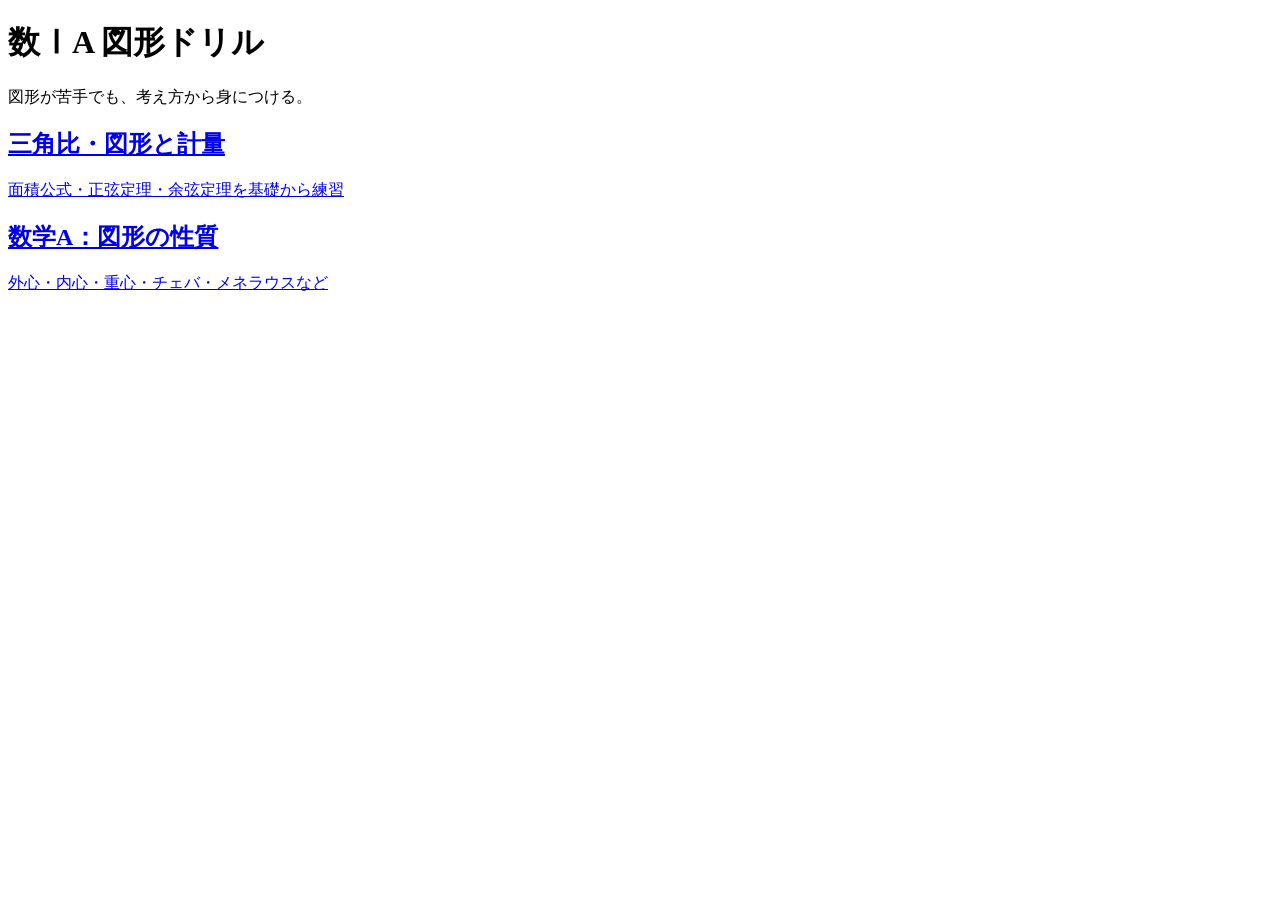
==== index.html @ 0897c8a5 "Add files via upload" ====
<!DOCTYPE html>
<html lang="ja">
<head>
  <meta charset="UTF-8">
  <meta name="viewport" content="width=device-width, initial-scale=1.0">
  <title>数ⅠA 図形ドリル</title>
  <link rel="stylesheet" href="./css/style.css">
</head>
<body>
  <main class="home">
    <header class="home-header">
      <h1>数ⅠA 図形ドリル</h1>
      <p>図形が苦手でも、考え方から身につける。</p>
    </header>

<section class="menu-grid">
  <a class="menu-card" href="./sankakuhi.html">
    <h2>三角比・図形と計量</h2>
    <p>面積公式・正弦定理・余弦定理を基礎から練習</p>
  </a>

  <a class="menu-card" href="./zukei-a.html">
    <h2>数学A：図形の性質</h2>
    <p>外心・内心・重心・チェバ・メネラウスなど</p>
  </a>
</section>
  </main>
</body>
</html>
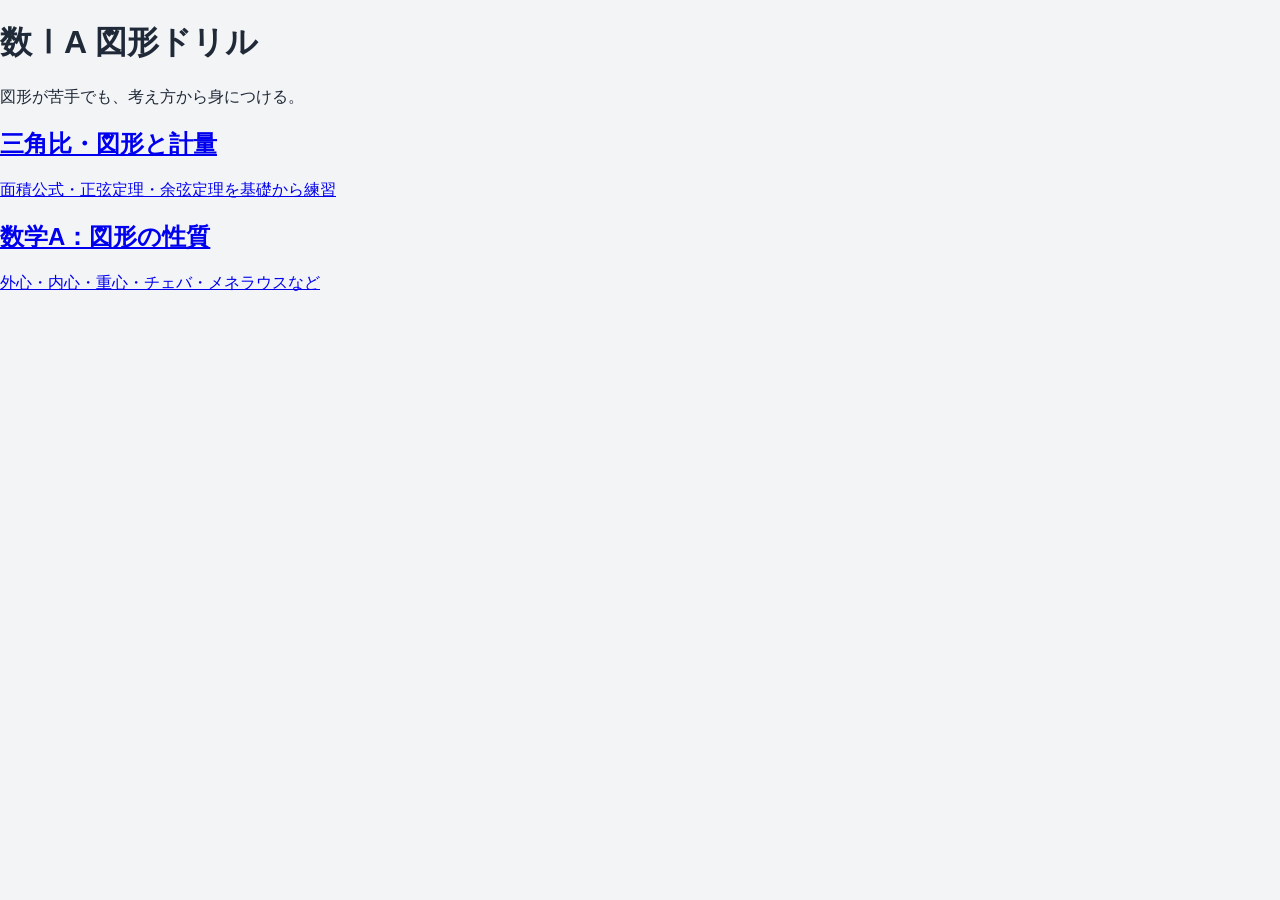
==== commit 55f10544: "Update index.html" ====
--- a/index.html
+++ b/index.html
@@ -6,7 +6,7 @@
   <title>数ⅠA 図形ドリル</title>
   <link rel="stylesheet" href="./css/style.css">
 </head>
-<body>
+<body class="theme-home">
   <main class="home">
     <header class="home-header">
       <h1>数ⅠA 図形ドリル</h1>
@@ -26,4 +26,4 @@
 </section>
   </main>
 </body>
-</html>+</html>
--- a/css/style.css
+++ b/css/style.css
@@ -0,0 +1,214 @@
+/* ==== 基本 ==== */
+body {
+  margin: 0;
+  font-family: -apple-system, BlinkMacSystemFont, "Segoe UI", sans-serif;
+  background: #f3f4f6;
+  color: #1f2937;
+}
+
+/* ==== メイン幅 ==== */
+.app-shell {
+  max-width: 640px;
+  margin: 0 auto;
+  padding: 12px;
+}
+
+/* ==== ヘッダー ==== */
+.topbar {
+  display: flex;
+  align-items: center;
+  gap: 10px;
+  background: linear-gradient(135deg, #3b82f6, #2563eb);
+  color: white;
+  padding: 12px;
+  border-radius: 14px;
+}
+
+.topbar h1 {
+  font-size: 18px;
+  margin: 0;
+}
+
+.back-link {
+  color: white;
+  text-decoration: none;
+  font-size: 14px;
+}
+
+/* ==== カード ==== */
+.card {
+  background: white;
+  padding: 16px;
+  margin-top: 12px;
+  border-radius: 14px;
+  box-shadow: 0 6px 14px rgba(0, 0, 0, 0.06);
+}
+
+/* ==== 問題 ==== */
+.question-card h2 {
+  font-size: 18px;
+  margin-bottom: 6px;
+}
+
+#questionText {
+  font-size: 16px;
+  line-height: 1.5;
+}
+
+/* ==== レベルタグ ==== */
+.pill {
+  display: inline-block;
+  background: #2563eb;
+  color: white;
+  padding: 4px 10px;
+  border-radius: 999px;
+  font-size: 12px;
+  margin-bottom: 6px;
+}
+
+/* ==== 選択肢 ==== */
+.choice-item {
+  margin-bottom: 8px;
+}
+
+.choice-item label {
+  display: block;
+  padding: 14px;
+  border-radius: 12px;
+  border: 1px solid #e5e7eb;
+  background: #f9fafb;
+  cursor: pointer;
+  transition: all 0.2s;
+  font-size: 15px;
+}
+
+/* タップしやすく */
+.choice-item input {
+  margin-right: 8px;
+  transform: scale(1.2);
+}
+
+.choice-item label:hover {
+  background: #e0f2fe;
+}
+
+/* ==== ボタン ==== */
+.btn {
+  width: 100%;
+  padding: 14px;
+  border-radius: 12px;
+  border: none;
+  font-weight: bold;
+  font-size: 15px;
+  margin-top: 8px;
+  cursor: pointer;
+  transition: 0.2s;
+}
+
+/* 押しやすい色 */
+.btn.primary {
+  background: #3b82f6;
+  color: white;
+}
+
+.btn.secondary {
+  background: #10b981;
+  color: white;
+}
+
+.btn.ghost {
+  background: #e5e7eb;
+}
+
+/* 押した感 */
+.btn:active {
+  transform: scale(0.97);
+}
+
+/* ==== フィードバック ==== */
+.feedback {
+  margin-top: 10px;
+  padding: 10px;
+  border-radius: 10px;
+  font-size: 14px;
+}
+
+.feedback.ok {
+  background: #d1fae5;
+  color: #065f46;
+}
+
+.feedback.ng {
+  background: #fee2e2;
+  color: #7f1d1d;
+}
+
+/* ==== 進捗 ==== */
+.progress-wrap {
+  margin-top: 6px;
+}
+
+.progress-bar {
+  width: 100%;
+  height: 10px;
+  background: #e5e7eb;
+  border-radius: 999px;
+  overflow: hidden;
+}
+
+.progress-fill {
+  height: 100%;
+  background: linear-gradient(90deg, #3b82f6, #60a5fa);
+  transition: width 0.3s;
+}
+
+/* ==== ボタン横並び ==== */
+.button-row {
+  display: flex;
+  gap: 8px;
+}
+
+/* ==== 非表示 ==== */
+.hidden {
+  display: none;
+}
+
+/* ==== スマホ強化 ==== */
+@media (max-width: 480px) {
+  .card {
+    padding: 14px;
+  }
+
+  .btn {
+    font-size: 16px;
+  }
+
+  #questionText {
+    font-size: 16px;
+  }
+}
+/* ==== テーマ：三角比（青） ==== */
+.theme-sankaku .topbar {
+  background: linear-gradient(135deg, #3b82f6, #2563eb);
+}
+
+.theme-sankaku .pill {
+  background: #2563eb;
+}
+
+.theme-sankaku .progress-fill {
+  background: linear-gradient(90deg, #3b82f6, #60a5fa);
+}
+
+/* ==== テーマ：図形（紫） ==== */
+.theme-zukei .topbar {
+  background: linear-gradient(135deg, #8b5cf6, #6d28d9);
+}
+
+.theme-zukei .pill {
+  background: #6d28d9;
+}
+
+.theme-zukei .progress-fill {
+  background: linear-gradient(90deg, #8b5cf6, #c4b5fd);
+}
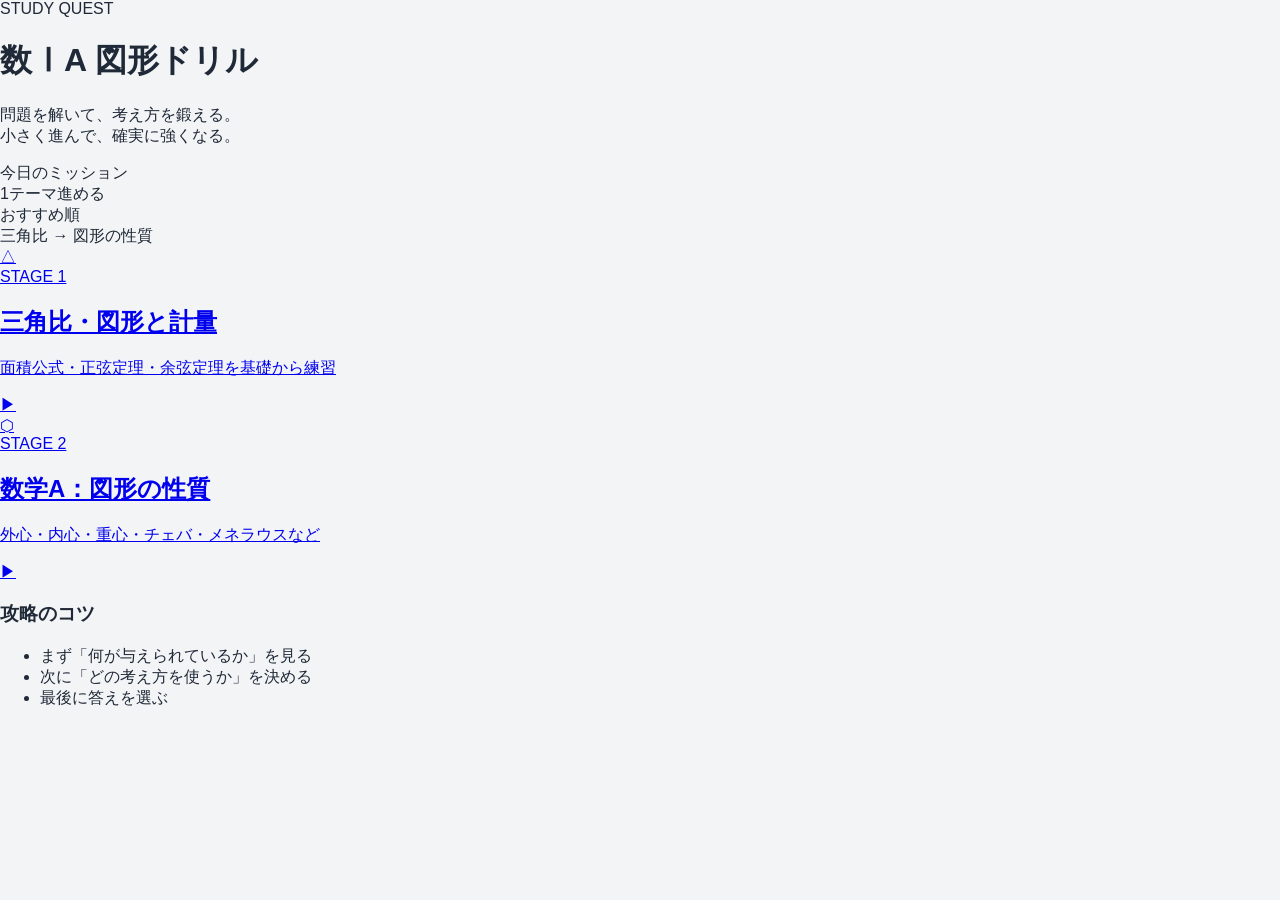
==== commit 8a16fd0a: "Update index.html" ====
--- a/index.html
+++ b/index.html
@@ -6,24 +6,64 @@
   <title>数ⅠA 図形ドリル</title>
   <link rel="stylesheet" href="./css/style.css">
 </head>
+
 <body class="theme-home">
   <main class="home">
-    <header class="home-header">
+
+    <header class="hero-header">
+      <div class="hero-badge">STUDY QUEST</div>
       <h1>数ⅠA 図形ドリル</h1>
-      <p>図形が苦手でも、考え方から身につける。</p>
+      <p class="hero-text">
+        問題を解いて、考え方を鍛える。<br>
+        小さく進んで、確実に強くなる。
+      </p>
     </header>
 
-<section class="menu-grid">
-  <a class="menu-card" href="./sankakuhi.html">
-    <h2>三角比・図形と計量</h2>
-    <p>面積公式・正弦定理・余弦定理を基礎から練習</p>
-  </a>
+    <section class="status-panel">
+      <div class="status-card">
+        <div class="status-label">今日のミッション</div>
+        <div class="status-value">1テーマ進める</div>
+      </div>
 
-  <a class="menu-card" href="./zukei-a.html">
-    <h2>数学A：図形の性質</h2>
-    <p>外心・内心・重心・チェバ・メネラウスなど</p>
-  </a>
-</section>
+      <div class="status-card">
+        <div class="status-label">おすすめ順</div>
+        <div class="status-value">三角比 → 図形の性質</div>
+      </div>
+    </section>
+
+    <section class="menu-grid">
+
+      <a class="menu-card sankaku" href="./sankakuhi.html">
+        <div class="card-icon">△</div>
+        <div class="card-body">
+          <div class="card-tag">STAGE 1</div>
+          <h2>三角比・図形と計量</h2>
+          <p>面積公式・正弦定理・余弦定理を基礎から練習</p>
+        </div>
+        <div class="card-arrow">▶</div>
+      </a>
+
+      <a class="menu-card zukei" href="./zukei-a.html">
+        <div class="card-icon">⬡</div>
+        <div class="card-body">
+          <div class="card-tag">STAGE 2</div>
+          <h2>数学A：図形の性質</h2>
+          <p>外心・内心・重心・チェバ・メネラウスなど</p>
+        </div>
+        <div class="card-arrow">▶</div>
+      </a>
+
+    </section>
+
+    <section class="tip-panel">
+      <h3>攻略のコツ</h3>
+      <ul>
+        <li>まず「何が与えられているか」を見る</li>
+        <li>次に「どの考え方を使うか」を決める</li>
+        <li>最後に答えを選ぶ</li>
+      </ul>
+    </section>
+
   </main>
 </body>
 </html>
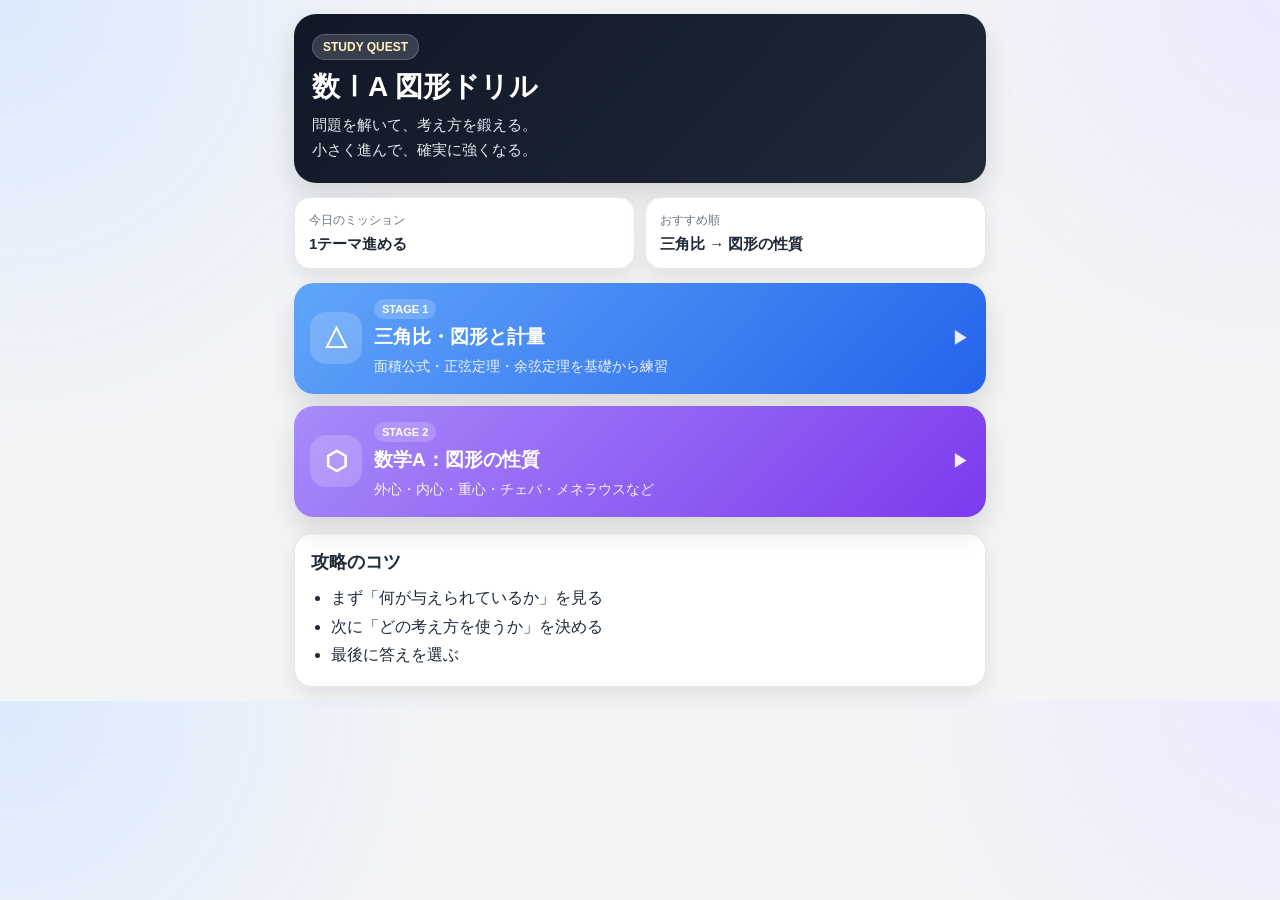
==== commit b50cd9e8: "Update index.html" ====
--- a/index.html
+++ b/index.html
@@ -39,6 +39,7 @@
           <div class="card-tag">STAGE 1</div>
           <h2>三角比・図形と計量</h2>
           <p>面積公式・正弦定理・余弦定理を基礎から練習</p>
+          <p class="resume-text" id="resume-sankaku"></p>
         </div>
         <div class="card-arrow">▶</div>
       </a>
@@ -49,6 +50,7 @@
           <div class="card-tag">STAGE 2</div>
           <h2>数学A：図形の性質</h2>
           <p>外心・内心・重心・チェバ・メネラウスなど</p>
+          <p class="resume-text" id="resume-zukei"></p>
         </div>
         <div class="card-arrow">▶</div>
       </a>
--- a/css/style.css
+++ b/css/style.css
@@ -1,72 +1,283 @@
-/* ==== 基本 ==== */
+/* =========================
+   基本設定
+========================= */
+:root {
+  --bg: #f3f4f6;
+  --text: #1f2937;
+  --sub: #6b7280;
+  --white: #ffffff;
+  --line: #e5e7eb;
+
+  --blue-1: #60a5fa;
+  --blue-2: #2563eb;
+
+  --purple-1: #a78bfa;
+  --purple-2: #7c3aed;
+
+  --dark-1: #111827;
+  --dark-2: #1f2937;
+
+  --green: #10b981;
+  --red: #ef4444;
+  --yellow: #f59e0b;
+
+  --shadow: 0 8px 20px rgba(0, 0, 0, 0.08);
+  --shadow-strong: 0 14px 28px rgba(0, 0, 0, 0.12);
+}
+
+* {
+  box-sizing: border-box;
+}
+
 body {
   margin: 0;
-  font-family: -apple-system, BlinkMacSystemFont, "Segoe UI", sans-serif;
-  background: #f3f4f6;
-  color: #1f2937;
-}
-
-/* ==== メイン幅 ==== */
+  font-family: -apple-system, BlinkMacSystemFont, "Segoe UI", "Hiragino Sans", sans-serif;
+  background:
+    radial-gradient(circle at top left, #dbeafe 0%, transparent 30%),
+    radial-gradient(circle at top right, #ede9fe 0%, transparent 25%),
+    var(--bg);
+  color: var(--text);
+}
+
+/* =========================
+   共通レイアウト
+========================= */
+.home,
 .app-shell {
-  max-width: 640px;
+  max-width: 720px;
   margin: 0 auto;
-  padding: 12px;
-}
-
-/* ==== ヘッダー ==== */
+  padding: 14px;
+}
+
+.hidden {
+  display: none;
+}
+
+/* =========================
+   トップページ
+========================= */
+.hero-header {
+  background: linear-gradient(135deg, var(--dark-1), var(--dark-2));
+  color: white;
+  border-radius: 22px;
+  padding: 20px 18px;
+  box-shadow: var(--shadow-strong);
+  margin-bottom: 14px;
+}
+
+.hero-badge {
+  display: inline-block;
+  background: rgba(255, 255, 255, 0.16);
+  border: 1px solid rgba(255, 255, 255, 0.18);
+  color: #fef3c7;
+  border-radius: 999px;
+  padding: 5px 10px;
+  font-size: 12px;
+  font-weight: 700;
+  margin-bottom: 10px;
+}
+
+.hero-header h1 {
+  margin: 0 0 8px;
+  font-size: 28px;
+  line-height: 1.2;
+}
+
+.hero-text {
+  margin: 0;
+  font-size: 15px;
+  line-height: 1.7;
+  color: #e5e7eb;
+}
+
+.status-panel {
+  display: grid;
+  grid-template-columns: 1fr 1fr;
+  gap: 10px;
+  margin-bottom: 14px;
+}
+
+.status-card {
+  background: white;
+  border-radius: 16px;
+  padding: 14px;
+  box-shadow: var(--shadow);
+  border: 1px solid var(--line);
+}
+
+.status-label {
+  font-size: 12px;
+  color: var(--sub);
+  margin-bottom: 6px;
+}
+
+.status-value {
+  font-size: 15px;
+  font-weight: 700;
+}
+
+.menu-grid {
+  display: flex;
+  flex-direction: column;
+  gap: 12px;
+}
+
+.menu-card {
+  display: flex;
+  align-items: center;
+  gap: 12px;
+  text-decoration: none;
+  color: white;
+  padding: 16px;
+  border-radius: 20px;
+  box-shadow: var(--shadow-strong);
+  transition: transform 0.18s ease, box-shadow 0.18s ease;
+}
+
+.menu-card:hover {
+  transform: translateY(-2px);
+}
+
+.menu-card:active {
+  transform: scale(0.98);
+}
+
+.menu-card.sankaku {
+  background: linear-gradient(135deg, var(--blue-1), var(--blue-2));
+}
+
+.menu-card.zukei {
+  background: linear-gradient(135deg, var(--purple-1), var(--purple-2));
+}
+
+.card-icon {
+  width: 52px;
+  height: 52px;
+  min-width: 52px;
+  border-radius: 16px;
+  background: rgba(255, 255, 255, 0.18);
+  display: flex;
+  align-items: center;
+  justify-content: center;
+  font-size: 26px;
+  font-weight: bold;
+}
+
+.card-body {
+  flex: 1;
+}
+
+.card-tag {
+  display: inline-block;
+  background: rgba(255, 255, 255, 0.18);
+  border-radius: 999px;
+  padding: 4px 8px;
+  font-size: 11px;
+  font-weight: 700;
+  margin-bottom: 6px;
+}
+
+.menu-card h2 {
+  margin: 0 0 6px;
+  font-size: 19px;
+  line-height: 1.3;
+}
+
+.menu-card p {
+  margin: 0;
+  font-size: 14px;
+  line-height: 1.6;
+  color: rgba(255, 255, 255, 0.9);
+}
+
+.card-arrow {
+  font-size: 18px;
+  opacity: 0.9;
+}
+
+.tip-panel {
+  margin-top: 16px;
+  background: white;
+  border-radius: 18px;
+  padding: 16px;
+  box-shadow: var(--shadow);
+  border: 1px solid var(--line);
+}
+
+.tip-panel h3 {
+  margin: 0 0 10px;
+  font-size: 18px;
+}
+
+.tip-panel ul {
+  margin: 0;
+  padding-left: 20px;
+  line-height: 1.8;
+  color: var(--text);
+}
+
+/* =========================
+   学習ページ共通
+========================= */
 .topbar {
   display: flex;
   align-items: center;
   gap: 10px;
-  background: linear-gradient(135deg, #3b82f6, #2563eb);
-  color: white;
-  padding: 12px;
-  border-radius: 14px;
+  color: white;
+  padding: 14px;
+  border-radius: 16px;
+  margin-bottom: 12px;
+  box-shadow: var(--shadow-strong);
 }
 
 .topbar h1 {
+  margin: 0;
   font-size: 18px;
-  margin: 0;
+}
+
+.topbar p {
+  margin: 2px 0 0;
+  font-size: 13px;
+  color: rgba(255, 255, 255, 0.9);
 }
 
 .back-link {
   color: white;
   text-decoration: none;
   font-size: 14px;
-}
-
-/* ==== カード ==== */
+  font-weight: 700;
+  white-space: nowrap;
+}
+
 .card {
   background: white;
   padding: 16px;
   margin-top: 12px;
-  border-radius: 14px;
-  box-shadow: 0 6px 14px rgba(0, 0, 0, 0.06);
-}
-
-/* ==== 問題 ==== */
+  border-radius: 16px;
+  box-shadow: var(--shadow);
+  border: 1px solid var(--line);
+}
+
 .question-card h2 {
-  font-size: 18px;
-  margin-bottom: 6px;
+  margin: 6px 0;
+  font-size: 20px;
 }
 
 #questionText {
   font-size: 16px;
-  line-height: 1.5;
-}
-
-/* ==== レベルタグ ==== */
+  line-height: 1.7;
+}
+
 .pill {
   display: inline-block;
-  background: #2563eb;
-  color: white;
-  padding: 4px 10px;
+  color: white;
+  padding: 5px 10px;
   border-radius: 999px;
   font-size: 12px;
-  margin-bottom: 6px;
-}
-
-/* ==== 選択肢 ==== */
+  font-weight: 700;
+  margin-bottom: 8px;
+}
+
 .choice-item {
   margin-bottom: 8px;
 }
@@ -75,62 +286,62 @@
   display: block;
   padding: 14px;
   border-radius: 12px;
-  border: 1px solid #e5e7eb;
+  border: 1px solid var(--line);
   background: #f9fafb;
   cursor: pointer;
-  transition: all 0.2s;
+  transition: all 0.18s ease;
   font-size: 15px;
-}
-
-/* タップしやすく */
+  line-height: 1.6;
+}
+
+.choice-item label:hover {
+  background: #eef2ff;
+}
+
+.choice-item label:active {
+  transform: scale(0.98);
+}
+
 .choice-item input {
   margin-right: 8px;
-  transform: scale(1.2);
-}
-
-.choice-item label:hover {
-  background: #e0f2fe;
-}
-
-/* ==== ボタン ==== */
+  transform: scale(1.15);
+}
+
 .btn {
   width: 100%;
   padding: 14px;
   border-radius: 12px;
   border: none;
-  font-weight: bold;
+  font-weight: 700;
   font-size: 15px;
   margin-top: 8px;
   cursor: pointer;
-  transition: 0.2s;
-}
-
-/* 押しやすい色 */
+  transition: transform 0.15s ease, opacity 0.15s ease;
+}
+
+.btn:active {
+  transform: scale(0.98);
+}
+
 .btn.primary {
-  background: #3b82f6;
   color: white;
 }
 
 .btn.secondary {
-  background: #10b981;
   color: white;
 }
 
 .btn.ghost {
   background: #e5e7eb;
-}
-
-/* 押した感 */
-.btn:active {
-  transform: scale(0.97);
-}
-
-/* ==== フィードバック ==== */
+  color: var(--text);
+}
+
 .feedback {
   margin-top: 10px;
-  padding: 10px;
-  border-radius: 10px;
+  padding: 12px;
+  border-radius: 12px;
   font-size: 14px;
+  line-height: 1.7;
 }
 
 .feedback.ok {
@@ -143,9 +354,8 @@
   color: #7f1d1d;
 }
 
-/* ==== 進捗 ==== */
 .progress-wrap {
-  margin-top: 6px;
+  margin-top: 8px;
 }
 
 .progress-bar {
@@ -158,57 +368,108 @@
 
 .progress-fill {
   height: 100%;
-  background: linear-gradient(90deg, #3b82f6, #60a5fa);
-  transition: width 0.3s;
-}
-
-/* ==== ボタン横並び ==== */
+  transition: width 0.3s ease;
+}
+
 .button-row {
   display: flex;
   gap: 8px;
-}
-
-/* ==== 非表示 ==== */
-.hidden {
-  display: none;
-}
-
-/* ==== スマホ強化 ==== */
+  margin-top: 10px;
+}
+
+/* =========================
+   テーマ色
+========================= */
+.theme-home .topbar {
+  background: #374151;
+}
+
+.theme-sankaku .topbar {
+  background: linear-gradient(135deg, var(--blue-1), var(--blue-2));
+}
+
+.theme-sankaku .pill {
+  background: var(--blue-2);
+}
+
+.theme-sankaku .progress-fill {
+  background: linear-gradient(90deg, var(--blue-1), var(--blue-2));
+}
+
+.theme-sankaku .btn.primary {
+  background: var(--blue-2);
+}
+
+.theme-sankaku .btn.secondary {
+  background: var(--green);
+}
+
+.theme-zukei .topbar {
+  background: linear-gradient(135deg, var(--purple-1), var(--purple-2));
+}
+
+.theme-zukei .pill {
+  background: var(--purple-2);
+}
+
+.theme-zukei .progress-fill {
+  background: linear-gradient(90deg, var(--purple-1), var(--purple-2));
+}
+
+.theme-zukei .btn.primary {
+  background: var(--purple-2);
+}
+
+.theme-zukei .btn.secondary {
+  background: #7c3aed;
+}
+
+/* =========================
+   スマホ最適化
+========================= */
 @media (max-width: 480px) {
-  .card {
+  .home,
+  .app-shell {
+    padding: 12px;
+  }
+
+  .hero-header {
+    padding: 18px 16px;
+  }
+
+  .hero-header h1 {
+    font-size: 24px;
+  }
+
+  .status-panel {
+    grid-template-columns: 1fr;
+  }
+
+  .menu-card {
     padding: 14px;
+    gap: 10px;
+  }
+
+  .card-icon {
+    width: 46px;
+    height: 46px;
+    min-width: 46px;
+    font-size: 22px;
+  }
+
+  .menu-card h2 {
+    font-size: 17px;
+  }
+
+  .menu-card p {
+    font-size: 13px;
+  }
+
+  .button-row {
+    flex-direction: column;
   }
 
   .btn {
     font-size: 16px;
   }
-
-  #questionText {
-    font-size: 16px;
-  }
-}
-/* ==== テーマ：三角比（青） ==== */
-.theme-sankaku .topbar {
-  background: linear-gradient(135deg, #3b82f6, #2563eb);
-}
-
-.theme-sankaku .pill {
-  background: #2563eb;
-}
-
-.theme-sankaku .progress-fill {
-  background: linear-gradient(90deg, #3b82f6, #60a5fa);
-}
-
-/* ==== テーマ：図形（紫） ==== */
-.theme-zukei .topbar {
-  background: linear-gradient(135deg, #8b5cf6, #6d28d9);
-}
-
-.theme-zukei .pill {
-  background: #6d28d9;
-}
-
-.theme-zukei .progress-fill {
-  background: linear-gradient(90deg, #8b5cf6, #c4b5fd);
-}
+}
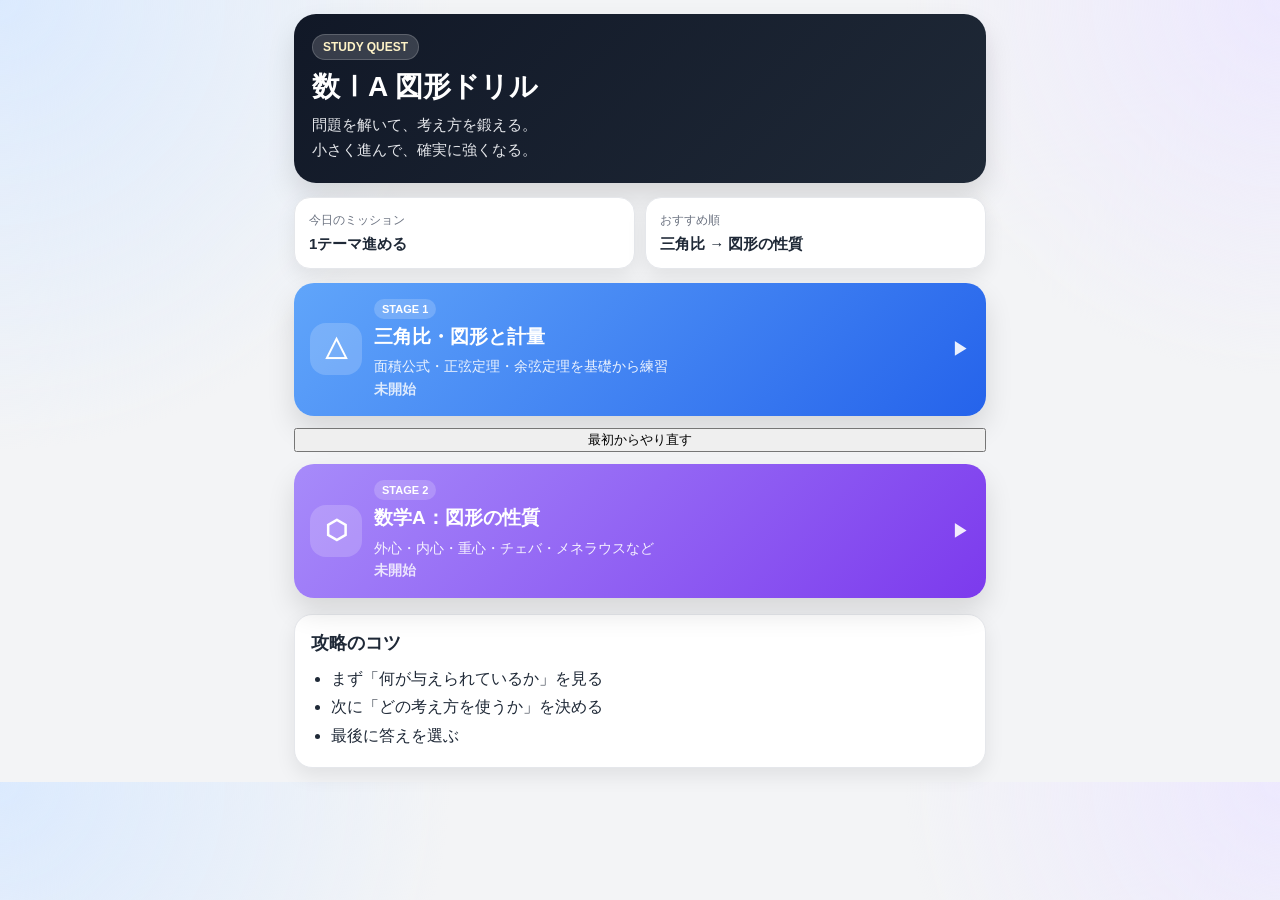
==== commit e6bcc44a: "Update index.html" ====
--- a/index.html
+++ b/index.html
@@ -43,7 +43,9 @@
         </div>
         <div class="card-arrow">▶</div>
       </a>
-
+<button id="reset-all" class="reset-button">
+  最初からやり直す
+</button>
       <a class="menu-card zukei" href="./zukei-a.html">
         <div class="card-icon">⬡</div>
         <div class="card-body">
@@ -67,5 +69,6 @@
     </section>
 
   </main>
+  <script src="./js/home-progress.js"></script>
 </body>
 </html>
--- a/css/style.css
+++ b/css/style.css
@@ -473,3 +473,9 @@
     font-size: 16px;
   }
 }
+.resume-text {
+  margin-top: 6px;
+  font-size: 13px;
+  font-weight: bold;
+  opacity: 0.9;
+}
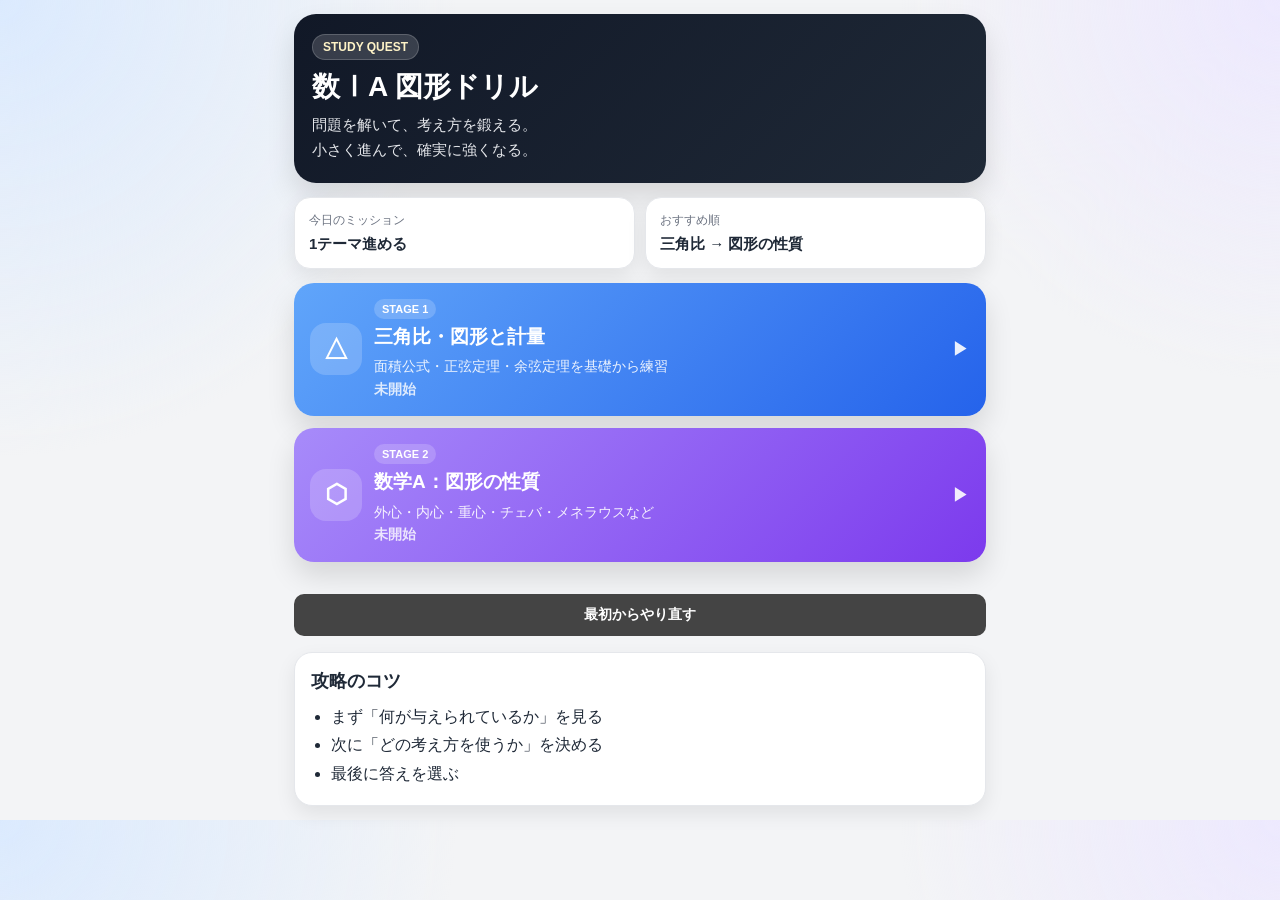
==== commit e39f312c: "Update index.html" ====
--- a/index.html
+++ b/index.html
@@ -43,9 +43,6 @@
         </div>
         <div class="card-arrow">▶</div>
       </a>
-<button id="reset-all" class="reset-button">
-  最初からやり直す
-</button>
       <a class="menu-card zukei" href="./zukei-a.html">
         <div class="card-icon">⬡</div>
         <div class="card-body">
@@ -56,7 +53,9 @@
         </div>
         <div class="card-arrow">▶</div>
       </a>
-
+<button id="reset-all" class="reset-button">
+  最初からやり直す
+</button>
     </section>
 
     <section class="tip-panel">
--- a/css/style.css
+++ b/css/style.css
@@ -479,3 +479,18 @@
   font-weight: bold;
   opacity: 0.9;
 }
+.reset-button {
+  margin-top: 20px;
+  padding: 12px;
+  width: 100%;
+  border: none;
+  border-radius: 10px;
+  background: #444;
+  color: white;
+  font-size: 14px;
+  font-weight: bold;
+}
+
+.reset-button:active {
+  background: #222;
+}
